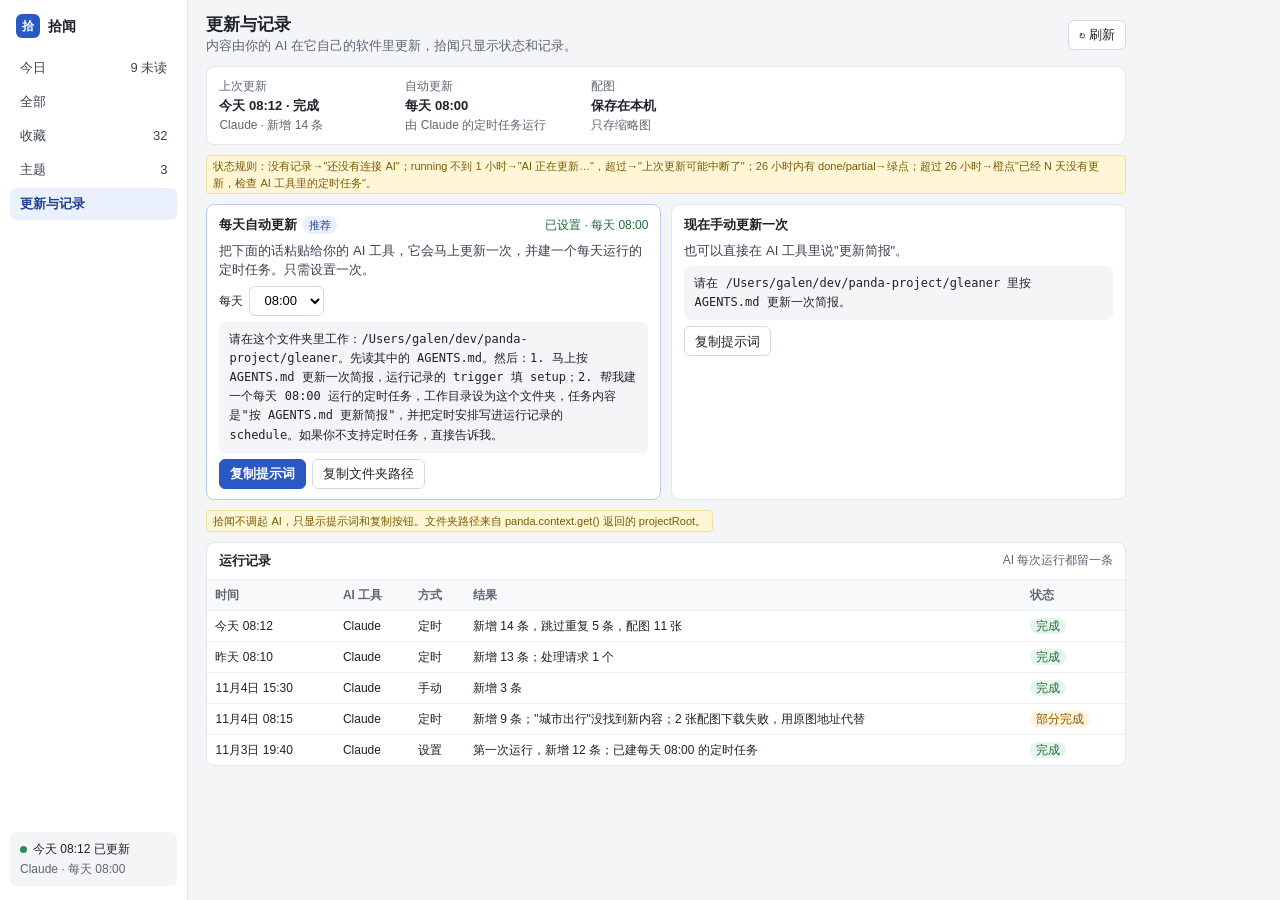
==== docs/design/05-updates.html @ f68605b8 "docs: preserve confirmed Gleaner design and mockups" ====
<!doctype html>
<html lang="zh-CN"><head><meta charset="utf-8"><title>05 更新与记录</title><link rel="stylesheet" href="style.css">
<style>.stat{display:flex;flex-direction:column;gap:1px;min-width:170px}.ways{display:flex;flex-wrap:wrap;gap:10px}.way{flex:1 1 300px;padding:10px 12px;display:flex;flex-direction:column;gap:6px}</style></head>
<body><div class="shell">
<nav class="nav" aria-label="导航">
  <div class="brand"><span class="logo">拾</span>拾闻</div>
  <div class="nav-links">
    <a href="01-today.html"><span>今日</span><span>9 未读</span></a>
    <a href="02-all.html"><span>全部</span></a>
    <a href="03-favorites.html"><span>收藏</span><span>32</span></a>
    <a href="04-topics.html"><span>主题</span><span>3</span></a>
    <a class="on" href="05-updates.html"><span>更新与记录</span></a>
  </div>
  <a class="status" href="05-updates.html"><b><span class="dot"></span>今天 08:12 已更新</b><span>Claude · 每天 08:00</span></a>
</nav>
<main class="main"><div style="max-width:920px;display:flex;flex-direction:column;gap:10px">
  <div class="head"><div><h1>更新与记录</h1><span class="muted">内容由你的 AI 在它自己的软件里更新，拾闻只显示状态和记录。</span></div><div class="tools"><button class="btn">↻ 刷新</button></div></div>

  <section class="card pad" style="display:flex;flex-wrap:wrap;gap:16px">
    <div class="stat"><span class="small muted">上次更新</span><strong>今天 08:12 · 完成</strong><span class="small muted">Claude · 新增 14 条</span></div>
    <div class="stat"><span class="small muted">自动更新</span><strong>每天 08:00</strong><span class="small muted">由 Claude 的定时任务运行</span></div>
    <div class="stat"><span class="small muted">配图</span><strong>保存在本机</strong><span class="small muted">只存缩略图</span></div>
  </section>
  <p class="annot" style="margin:0;align-self:flex-start">状态规则：没有记录→"还没有连接 AI"；running 不到 1 小时→"AI 正在更新…"，超过→"上次更新可能中断了"；26 小时内有 done/partial→绿点；超过 26 小时→橙点"已经 N 天没有更新，检查 AI 工具里的定时任务"。</p>

  <section class="ways">
    <div class="card way" style="border-color:#B9CBF0">
      <div style="display:flex;align-items:center;gap:6px"><strong>每天自动更新</strong><span class="pill info" style="font-size:11px">推荐</span><span class="small" style="margin-left:auto;color:var(--ok)">已设置 · 每天 08:00</span></div>
      <p style="margin:0;color:var(--text-3)">把下面的话粘贴给你的 AI 工具，它会马上更新一次，并建一个每天运行的定时任务。只需设置一次。</p>
      <div style="display:flex;gap:6px;align-items:center"><label class="small" for="t">每天</label><select id="t" class="input"><option>08:00</option><option>07:00</option><option>12:00</option><option>20:00</option></select></div>
      <pre class="prompt">请在这个文件夹里工作：/Users/galen/dev/panda-project/gleaner。先读其中的 AGENTS.md。然后：1. 马上按 AGENTS.md 更新一次简报，运行记录的 trigger 填 setup；2. 帮我建一个每天 08:00 运行的定时任务，工作目录设为这个文件夹，任务内容是"按 AGENTS.md 更新简报"，并把定时安排写进运行记录的 schedule。如果你不支持定时任务，直接告诉我。</pre>
      <div style="display:flex;gap:6px"><button class="btn primary">复制提示词</button><button class="btn">复制文件夹路径</button></div>
    </div>
    <div class="card way">
      <strong>现在手动更新一次</strong>
      <p style="margin:0;color:var(--text-3)">也可以直接在 AI 工具里说"更新简报"。</p>
      <pre class="prompt">请在 /Users/galen/dev/panda-project/gleaner 里按 AGENTS.md 更新一次简报。</pre>
      <div style="display:flex;gap:6px"><button class="btn">复制提示词</button></div>
    </div>
  </section>
  <p class="annot" style="margin:0;align-self:flex-start">拾闻不调起 AI，只显示提示词和复制按钮。文件夹路径来自 panda.context.get() 返回的 projectRoot。</p>

  <section class="card" style="overflow:hidden">
    <div style="display:flex;justify-content:space-between;padding:8px 12px;border-bottom:1px solid var(--line-soft)"><strong>运行记录</strong><span class="small muted">AI 每次运行都留一条</span></div>
    <div style="overflow-x:auto"><table>
      <thead><tr><th>时间</th><th>AI 工具</th><th>方式</th><th>结果</th><th>状态</th></tr></thead>
      <tbody>
        <tr><td>今天 08:12</td><td>Claude</td><td>定时</td><td>新增 14 条，跳过重复 5 条，配图 11 张</td><td><span class="pill ok">完成</span></td></tr>
        <tr><td>昨天 08:10</td><td>Claude</td><td>定时</td><td>新增 13 条；处理请求 1 个</td><td><span class="pill ok">完成</span></td></tr>
        <tr><td>11月4日 15:30</td><td>Claude</td><td>手动</td><td>新增 3 条</td><td><span class="pill ok">完成</span></td></tr>
        <tr><td>11月4日 08:15</td><td>Claude</td><td>定时</td><td>新增 9 条；"城市出行"没找到新内容；2 张配图下载失败，用原图地址代替</td><td><span class="pill warn">部分完成</span></td></tr>
        <tr><td>11月3日 19:40</td><td>Claude</td><td>设置</td><td>第一次运行，新增 12 条；已建每天 08:00 的定时任务</td><td><span class="pill ok">完成</span></td></tr>
      </tbody>
    </table></div>
  </section>
</div></main>
</div></body></html>
---- docs/design/style.css ----
/* 拾闻界面草图公用样式：只用于草图，不是应用代码 */
:root{--bg:#F4F5F7;--surface:#FFFFFF;--line:#E4E6EA;--line-soft:#EEF0F3;--text:#1D2129;--text-2:#2E3440;--text-3:#3A4150;--muted:#5E6573;--accent:#2B59C3;--accent-strong:#1E428F;--accent-bg:#EAF0FC;--star:#9A4A07;--star-bg:#FFF4E5;--ok:#1F6B3A;--ok-bg:#E7F5EC;--warn:#8A5300;--warn-bg:#FFF4DE;--bad:#A32D24;--bad-bg:#FDECEA}
*{box-sizing:border-box}
body{margin:0;background:var(--bg);color:var(--text);font:13px/1.5 -apple-system,BlinkMacSystemFont,"PingFang SC","Hiragino Sans GB","Noto Sans SC","Microsoft YaHei",sans-serif}
a{color:var(--accent)}
.shell{display:flex;flex-wrap:wrap;min-height:100vh}
.nav{flex:1 1 188px;max-width:100%;background:var(--surface);border-right:1px solid var(--line);padding:14px 10px;display:flex;flex-direction:column;gap:14px}
.brand{display:flex;align-items:center;gap:8px;padding:0 6px;font-weight:700;font-size:14px}
.logo{width:24px;height:24px;border-radius:6px;background:var(--accent);color:#fff;display:flex;align-items:center;justify-content:center;font-size:12px}
.nav-links{display:flex;flex-direction:column;gap:2px}
.nav-links a{display:flex;justify-content:space-between;min-height:32px;align-items:center;padding:0 10px;border-radius:6px;color:var(--text-3);text-decoration:none}
.nav-links a.on{background:var(--accent-bg);color:var(--accent-strong);font-weight:600}
.status{margin-top:auto;padding:8px 10px;border-radius:6px;background:var(--bg);color:var(--muted);font-size:12px;text-decoration:none;display:flex;flex-direction:column;gap:2px}
.status b{display:flex;align-items:center;gap:6px;color:var(--text);font-weight:400}
.dot{width:7px;height:7px;border-radius:4px;background:#2E8B57;display:inline-block}
.dot.warn{background:#D98E04}
.main{flex:999 1 640px;min-width:0;padding:14px 18px;display:flex;flex-direction:column;gap:10px}
.head{display:flex;flex-wrap:wrap;align-items:center;gap:10px}
.head h1{margin:0;font-size:17px;line-height:1.3}
.head .tools{margin-left:auto;display:flex;flex-wrap:wrap;gap:6px;align-items:center}
.muted{color:var(--muted)}
.small{font-size:12px}
.card{background:var(--surface);border:1px solid var(--line);border-radius:8px}
.pad{padding:10px 12px}
.btn{min-height:30px;padding:0 10px;border-radius:6px;border:1px solid #D5D9E0;background:#fff;color:var(--text);font:inherit;cursor:pointer;display:inline-flex;align-items:center;gap:6px;text-decoration:none}
.btn.primary{background:var(--accent);border-color:var(--accent);color:#fff;font-weight:600}
.btn.star{background:var(--star-bg);border-color:#E9C38F;color:var(--star);font-weight:600}
.btn.link{border:none;background:none;color:var(--accent);padding:0 4px}
.btn.danger{border-color:#E8B4B0;color:var(--bad)}
.input{min-height:30px;padding:0 10px;border:1px solid #D5D9E0;border-radius:6px;font:inherit;background:#fff}
textarea.input{padding:6px 8px;min-height:auto;resize:vertical;width:100%}
.chips{display:flex;flex-wrap:wrap;gap:6px}
.chip{min-height:28px;padding:0 10px;border-radius:14px;border:1px solid #D5D9E0;background:#fff;color:var(--text-3);font:inherit;display:inline-flex;align-items:center}
.chip.on{border-color:var(--accent);background:var(--accent-bg);color:var(--accent-strong);font-weight:600}
.tag{padding:0 6px;border-radius:8px;background:#EEF1F5;color:var(--text-3);font-size:11px;white-space:nowrap}
.extra{display:flex;flex-wrap:wrap;gap:4px}
.extra span{padding:0 6px;border-radius:4px;background:#F1F4F9;border:1px solid #E1E6EF;color:var(--text-2);font-size:11px;white-space:nowrap}
.extra span b{font-weight:600}
.group-head{display:flex;justify-content:space-between;padding:6px 12px;background:#F8F9FA;border-bottom:1px solid var(--line-soft);font-size:12px;color:var(--muted)}
.group-head strong{color:var(--text-3)}
.row{display:flex;gap:10px;align-items:center;padding:8px 12px;border-bottom:1px solid var(--line-soft)}
.row.on{background:var(--accent-bg)}
.row .body{flex:1;min-width:0;display:flex;flex-direction:column;gap:2px}
.row .title{font-size:13px;line-height:1.4}
.row .title.unread{font-weight:600}
.row .meta{font-size:12px;color:var(--muted);display:flex;align-items:center;gap:6px}
.unread-dot{width:6px;height:6px;border-radius:3px;background:var(--accent);display:inline-block}
.thumb{flex:none;width:76px;height:52px;border-radius:4px;display:flex;align-items:center;justify-content:center;color:var(--muted);font-weight:700;font-size:16px;background:#EEF0F3}
.thumb.s{width:56px;height:40px;font-size:13px}
.img-ph{display:flex;align-items:center;justify-content:center;color:var(--muted);font-size:11px;text-align:center}
.dismissed{display:flex;align-items:center;gap:8px;padding:6px 12px;border-bottom:1px solid var(--line-soft);color:var(--muted);font-size:12px}
.split{display:flex;flex-wrap:wrap;gap:10px;align-items:flex-start}
.list-col{flex:1 1 400px;min-width:0;overflow:hidden}
.read-col{flex:999 1 420px;min-width:0;padding:14px 16px;display:flex;flex-direction:column;gap:10px}
.hero{height:190px;border-radius:6px}
.reason{margin:0;padding:6px 10px;border-radius:6px;background:var(--bg);color:var(--text-3);font-size:12px}
table{width:100%;border-collapse:collapse;font-size:12px}
th{text-align:left;color:var(--muted);font-weight:600;background:#F8F9FA;padding:6px 8px;white-space:nowrap}
td{padding:6px 8px;border-top:1px solid var(--line-soft);vertical-align:top}
.pill{padding:1px 6px;border-radius:8px;font-size:12px;white-space:nowrap}
.pill.ok{background:var(--ok-bg);color:var(--ok)}.pill.warn{background:var(--warn-bg);color:var(--warn)}.pill.bad{background:var(--bad-bg);color:var(--bad)}.pill.info{background:var(--accent-bg);color:var(--accent-strong)}
.prompt{margin:0;padding:8px 10px;border-radius:6px;background:var(--bg);font:12px/1.6 ui-monospace,SFMono-Regular,Menlo,monospace;white-space:pre-wrap}
.note{border-left:none;background:#FFFBEA;border:1px dashed #E2C878;border-radius:6px;padding:6px 10px;font-size:12px;color:#5C4A0A}
.sr{position:absolute;width:1px;height:1px;overflow:hidden;clip:rect(0 0 0 0)}
.field{display:flex;flex-direction:column;gap:3px}
.field label,.field .label{font-weight:600}
.annot{font-size:11px;color:#7A5B00;background:#FFF6D6;border:1px solid #F0DE9C;border-radius:4px;padding:2px 6px}
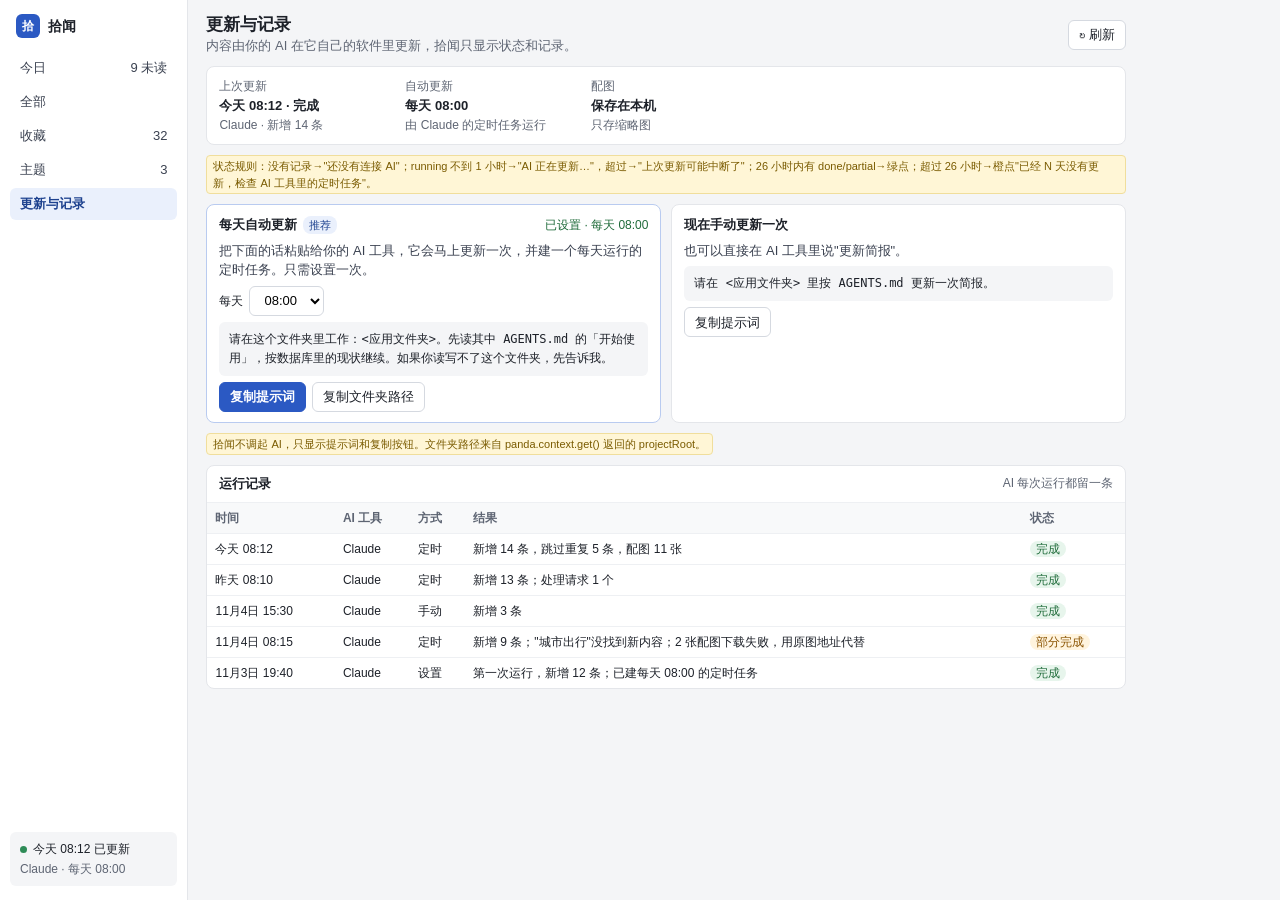
==== commit e128ccf9: "chore: prepare Gleaner for unified app model release" ====
--- a/docs/design/05-updates.html
+++ b/docs/design/05-updates.html
@@ -28,13 +28,13 @@
       <div style="display:flex;align-items:center;gap:6px"><strong>每天自动更新</strong><span class="pill info" style="font-size:11px">推荐</span><span class="small" style="margin-left:auto;color:var(--ok)">已设置 · 每天 08:00</span></div>
       <p style="margin:0;color:var(--text-3)">把下面的话粘贴给你的 AI 工具，它会马上更新一次，并建一个每天运行的定时任务。只需设置一次。</p>
       <div style="display:flex;gap:6px;align-items:center"><label class="small" for="t">每天</label><select id="t" class="input"><option>08:00</option><option>07:00</option><option>12:00</option><option>20:00</option></select></div>
-      <pre class="prompt">请在这个文件夹里工作：/Users/galen/dev/panda-project/gleaner。先读其中的 AGENTS.md。然后：1. 马上按 AGENTS.md 更新一次简报，运行记录的 trigger 填 setup；2. 帮我建一个每天 08:00 运行的定时任务，工作目录设为这个文件夹，任务内容是"按 AGENTS.md 更新简报"，并把定时安排写进运行记录的 schedule。如果你不支持定时任务，直接告诉我。</pre>
+      <pre class="prompt">请在这个文件夹里工作：&lt;应用文件夹&gt;。先读其中 AGENTS.md 的「开始使用」，按数据库里的现状继续。如果你读写不了这个文件夹，先告诉我。</pre>
       <div style="display:flex;gap:6px"><button class="btn primary">复制提示词</button><button class="btn">复制文件夹路径</button></div>
     </div>
     <div class="card way">
       <strong>现在手动更新一次</strong>
       <p style="margin:0;color:var(--text-3)">也可以直接在 AI 工具里说"更新简报"。</p>
-      <pre class="prompt">请在 /Users/galen/dev/panda-project/gleaner 里按 AGENTS.md 更新一次简报。</pre>
+      <pre class="prompt">请在 &lt;应用文件夹&gt; 里按 AGENTS.md 更新一次简报。</pre>
       <div style="display:flex;gap:6px"><button class="btn">复制提示词</button></div>
     </div>
   </section>
